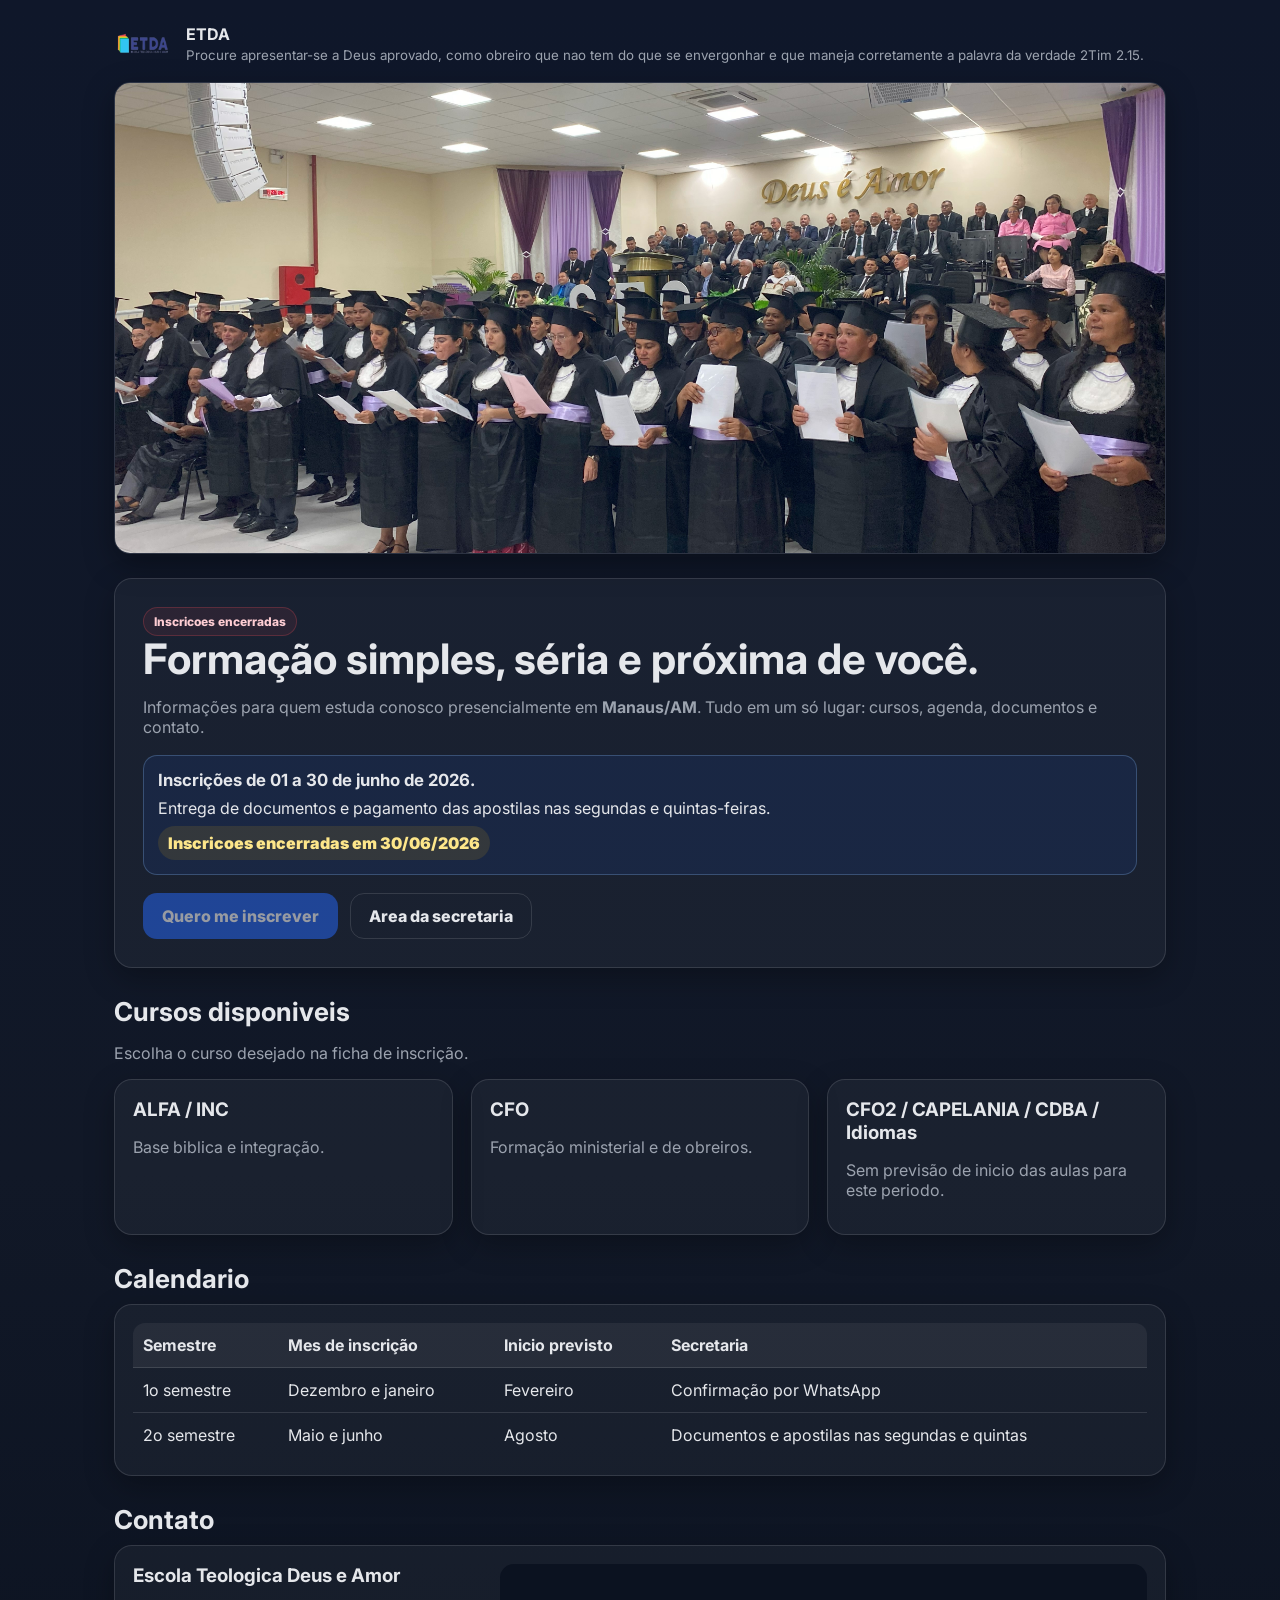
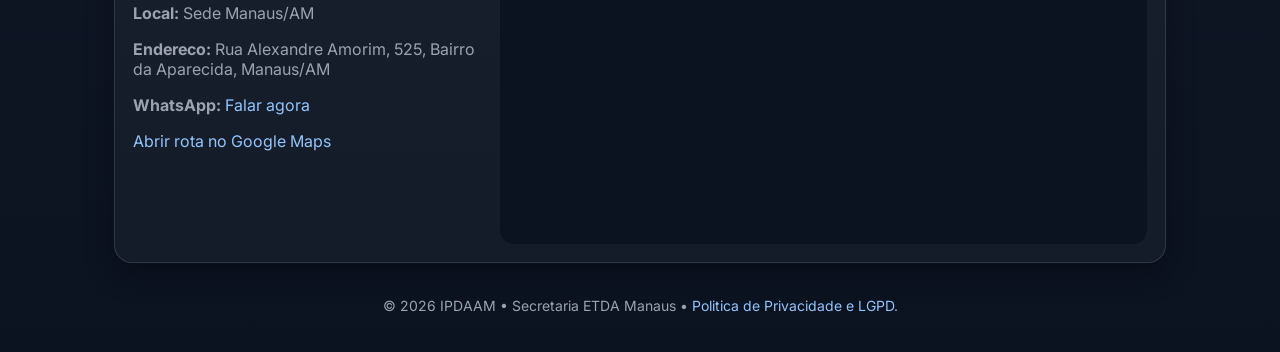
==== index.html @ e51b04b7 "update index" ====
<!doctype html>
<html lang="pt-BR">
<head>
  <meta charset="utf-8">
  <meta name="viewport" content="width=device-width, initial-scale=1">
  <title>IPDAAM</title>
  <meta name="description" content="Informacoes dos cursos ETDA Manaus: cursos, calendario, inscricoes e contato.">
  <meta name="theme-color" content="#0f172a">
  <link rel="preconnect" href="https://fonts.gstatic.com" crossorigin>
  <link href="https://fonts.googleapis.com/css2?family=Inter:wght@400;600;800&display=swap" rel="stylesheet">
  <style>
    :root{--bg:#0f172a;--card:#111827;--text:#e5e7eb;--muted:#9ca3af;--brand:#2563eb;--line:rgba(255,255,255,.12);--warn:#ca8a04;--ok:#16a34a;--radius:18px}*{box-sizing:border-box}body{margin:0;font-family:Inter,system-ui,-apple-system,Segoe UI,Arial,sans-serif;background:linear-gradient(180deg,var(--bg),#111827 60%,#0b1220);color:var(--text)}a{color:#93c5fd;text-decoration:none}a:hover{text-decoration:underline}.container{max-width:1100px;margin:auto;padding:24px}header{display:flex;gap:16px;align-items:center;justify-content:space-between}.brand{display:flex;gap:12px;align-items:center}.logo{width:60px;height:auto;object-fit:contain}nav a{margin-left:16px;font-weight:700}.carousel{max-width:1100px;margin:18px auto 24px;border-radius:16px;overflow:hidden;border:1px solid var(--line);box-shadow:0 10px 30px rgba(0,0,0,.35)}.carousel img{display:block;width:100%;max-height:470px;object-fit:cover}.hero{display:grid;grid-template-columns:1.2fr .8fr;gap:24px}.hero-single{grid-template-columns:1fr}.card{background:rgba(255,255,255,.04);border:1px solid var(--line);border-radius:var(--radius);box-shadow:0 10px 30px rgba(0,0,0,.28)}.left{padding:28px}.hero h1{margin:0 0 10px;font-size:42px;line-height:1.08}.hero p,.section p{color:var(--muted)}.registration-panel{display:grid;gap:8px;margin:18px 0;padding:14px;border:1px solid rgba(147,197,253,.26);border-radius:14px;background:rgba(37,99,235,.1)}.registration-panel strong{font-size:1.05rem}.countdown{display:inline-flex;width:max-content;max-width:100%;padding:7px 10px;border-radius:999px;background:rgba(234,179,8,.12);color:#fde68a;font-weight:900}.cta{display:flex;gap:12px;flex-wrap:wrap}.btn{display:inline-block;padding:12px 18px;border-radius:14px;font-weight:800;border:1px solid transparent}.btn.is-disabled{pointer-events:none;opacity:.55}.primary{background:var(--brand);color:white}.secondary{border-color:var(--line);color:var(--text)}.badge{display:inline-block;background:rgba(22,163,74,.12);color:#86efac;padding:6px 10px;border:1px solid rgba(22,163,74,.35);border-radius:999px;font-size:12px;font-weight:800}.badge.closed{background:rgba(180,63,76,.12);color:#fecdd3;border-color:rgba(180,63,76,.35)}.notice{padding:14px;border-left:4px solid var(--warn);background:rgba(234,179,8,.08);border-radius:10px}.section{margin:28px 0}.section h2{margin:0 0 10px;font-size:26px}.grid{display:grid;gap:18px}.cols-3{grid-template-columns:repeat(3,1fr)}.item{padding:18px}.item h3{margin:0 0 6px}table{width:100%;border-collapse:collapse;border-radius:12px;overflow:hidden}th,td{padding:12px 10px;text-align:left}thead{background:rgba(255,255,255,.06)}tbody tr{border-top:1px solid var(--line)}.map-card{display:grid;grid-template-columns:minmax(220px,.7fr) minmax(0,1.3fr);gap:18px;align-items:stretch}.map-card iframe{display:block;width:100%;min-height:280px;border:0;border-radius:14px;background:#0b1220}.footer{margin:34px 0 14px;color:var(--muted);text-align:center;font-size:14px}@media(max-width:900px){header,.hero{display:block}nav{margin-top:16px}.cols-3,.map-card{grid-template-columns:1fr}.hero h1{font-size:34px}}
  </style>
</head>
<body>
  <div class="container">
    <header>
      <div class="brand">
        <img src="assets/logo/etda.png" alt="Logo ETDA" class="logo">
        <div><strong>ETDA</strong><br><small style="color:var(--muted)">Procure apresentar-se a Deus aprovado, como obreiro que nao tem do que se envergonhar e que maneja corretamente a palavra da verdade 2Tim 2.15.</small></div>
      </div>
    </header>

    <section class="carousel" aria-label="Banner dos cursos">
      <img src="assets/banners/foto1.jpg" alt="Turma ETDA" loading="lazy">
    </section>

    <section class="hero hero-single">
      <div class="left card">
        <span id="registrationBadge" class="badge">Periodo de inscricoes</span>
        <h1>Formação simples, séria e próxima de você.</h1>
        <p>Informações para quem estuda conosco presencialmente em <strong>Manaus/AM</strong>. Tudo em um só lugar: cursos, agenda, documentos e contato.</p>
        <div class="registration-panel">
          <strong>Inscrições de 01 a 30 de junho de 2026.</strong>
          <span>Entrega de documentos e pagamento das apostilas nas segundas e quintas-feiras.</span>
          <span id="registrationCountdown" class="countdown"></span>
        </div>
        <div class="cta">
          <a id="registrationLink" class="btn primary" href="inscricao.html">Quero me inscrever</a>
          <a class="btn secondary" href="secretaria.html">Area da secretaria</a>
        </div>
      </div>
    </section>

    <section id="cursos" class="section">
      <h2>Cursos disponiveis</h2>
      <p>Escolha o curso desejado na ficha de inscrição.</p>
      <div class="grid cols-3">
        <div class="card item"><h3>ALFA / INC</h3><p>Base biblica e integração.</p></div>
        <div class="card item"><h3>CFO</h3><p>Formação ministerial e de obreiros.</p></div>
        <div class="card item"><h3>CFO2 / CAPELANIA / CDBA / Idiomas</h3><p>Sem previsão de inicio das aulas para este periodo.</p></div>
      </div>
    </section>

    <section id="calendario" class="section">
      <h2>Calendario</h2>
      <div class="card item">
        <table>
          <thead><tr><th>Semestre</th><th>Mes de inscrição</th><th>Inicio previsto</th><th>Secretaria</th></tr></thead>
          <tbody>
            <tr><td>1o semestre</td><td>Dezembro e janeiro</td><td>Fevereiro</td><td>Confirmação por WhatsApp</td></tr>
            <tr><td>2o semestre</td><td>Maio e junho</td><td>Agosto</td><td>Documentos e apostilas nas segundas e quintas</td></tr>
          </tbody>
        </table>
      </div>
    </section>

    <section id="contato" class="section">
      <h2>Contato</h2>
      <div class="card item map-card">
        <div>
          <h3>Escola Teologica Deus e Amor</h3>
          <p><strong>Local:</strong> Sede Manaus/AM</p>
          <p><strong>Endereco:</strong> Rua Alexandre Amorim, 525, Bairro da Aparecida, Manaus/AM</p>
          <p><strong>WhatsApp:</strong> <a href="https://wa.me/559294753703?text=Ola! Quero informacoes sobre os cursos.">Falar agora</a></p>
          <p><a href="https://www.google.com/maps/search/?api=1&query=Rua%20Alexandre%20Amorim%20525%20Aparecida%20Manaus%20AM" target="_blank" rel="noopener">Abrir rota no Google Maps</a></p>
        </div>
        <iframe title="Mapa da Escola Teologica Deus e Amor" loading="lazy" allowfullscreen referrerpolicy="no-referrer-when-downgrade" src="https://www.google.com/maps?q=Rua%20Alexandre%20Amorim%2C%20525%2C%20Aparecida%2C%20Manaus%2C%20AM&output=embed"></iframe>
      </div>
    </section>

    <p class="footer">&copy; <span id="year"></span> IPDAAM &bull; Secretaria ETDA Manaus &bull; <a href="privacidade.html">Politica de Privacidade e LGPD</a>.</p>
  </div>
  <script>
const registrationStart = new Date("2026-06-01T00:00:00-04:00");
const registrationEnd = new Date("2026-06-30T23:59:59-04:00");
const badge = document.querySelector("#registrationBadge");
const countdown = document.querySelector("#registrationCountdown");
const registrationLink = document.querySelector("#registrationLink");

function fullDaysUntil(target, now = new Date()) {
  return Math.max(0, Math.ceil((target.getTime() - now.getTime()) / 86400000));
}

function updateRegistrationStatus() {
  const now = new Date();
  if (now < registrationStart) {
    const days = fullDaysUntil(registrationStart, now);
    badge.textContent = "Inscricoes em breve";
    countdown.textContent = `Faltam ${days} dia${days === 1 ? "" : "s"} para abrir`;
    registrationLink.classList.add("is-disabled");
    registrationLink.setAttribute("aria-disabled", "true");
    return;
  }
  if (now > registrationEnd) {
    badge.textContent = "Inscricoes encerradas";
    badge.classList.add("closed");
    countdown.textContent = "Inscricoes encerradas em 30/06/2026";
    registrationLink.classList.add("is-disabled");
    registrationLink.setAttribute("aria-disabled", "true");
    return;
  }
  const days = fullDaysUntil(registrationEnd, now);
  badge.textContent = "Inscricoes abertas";
  countdown.textContent = `Faltam ${days} dia${days === 1 ? "" : "s"} para o encerramento`;
}

document.getElementById("year").textContent = new Date().getFullYear();
updateRegistrationStatus();
  </script>
</body>
</html>
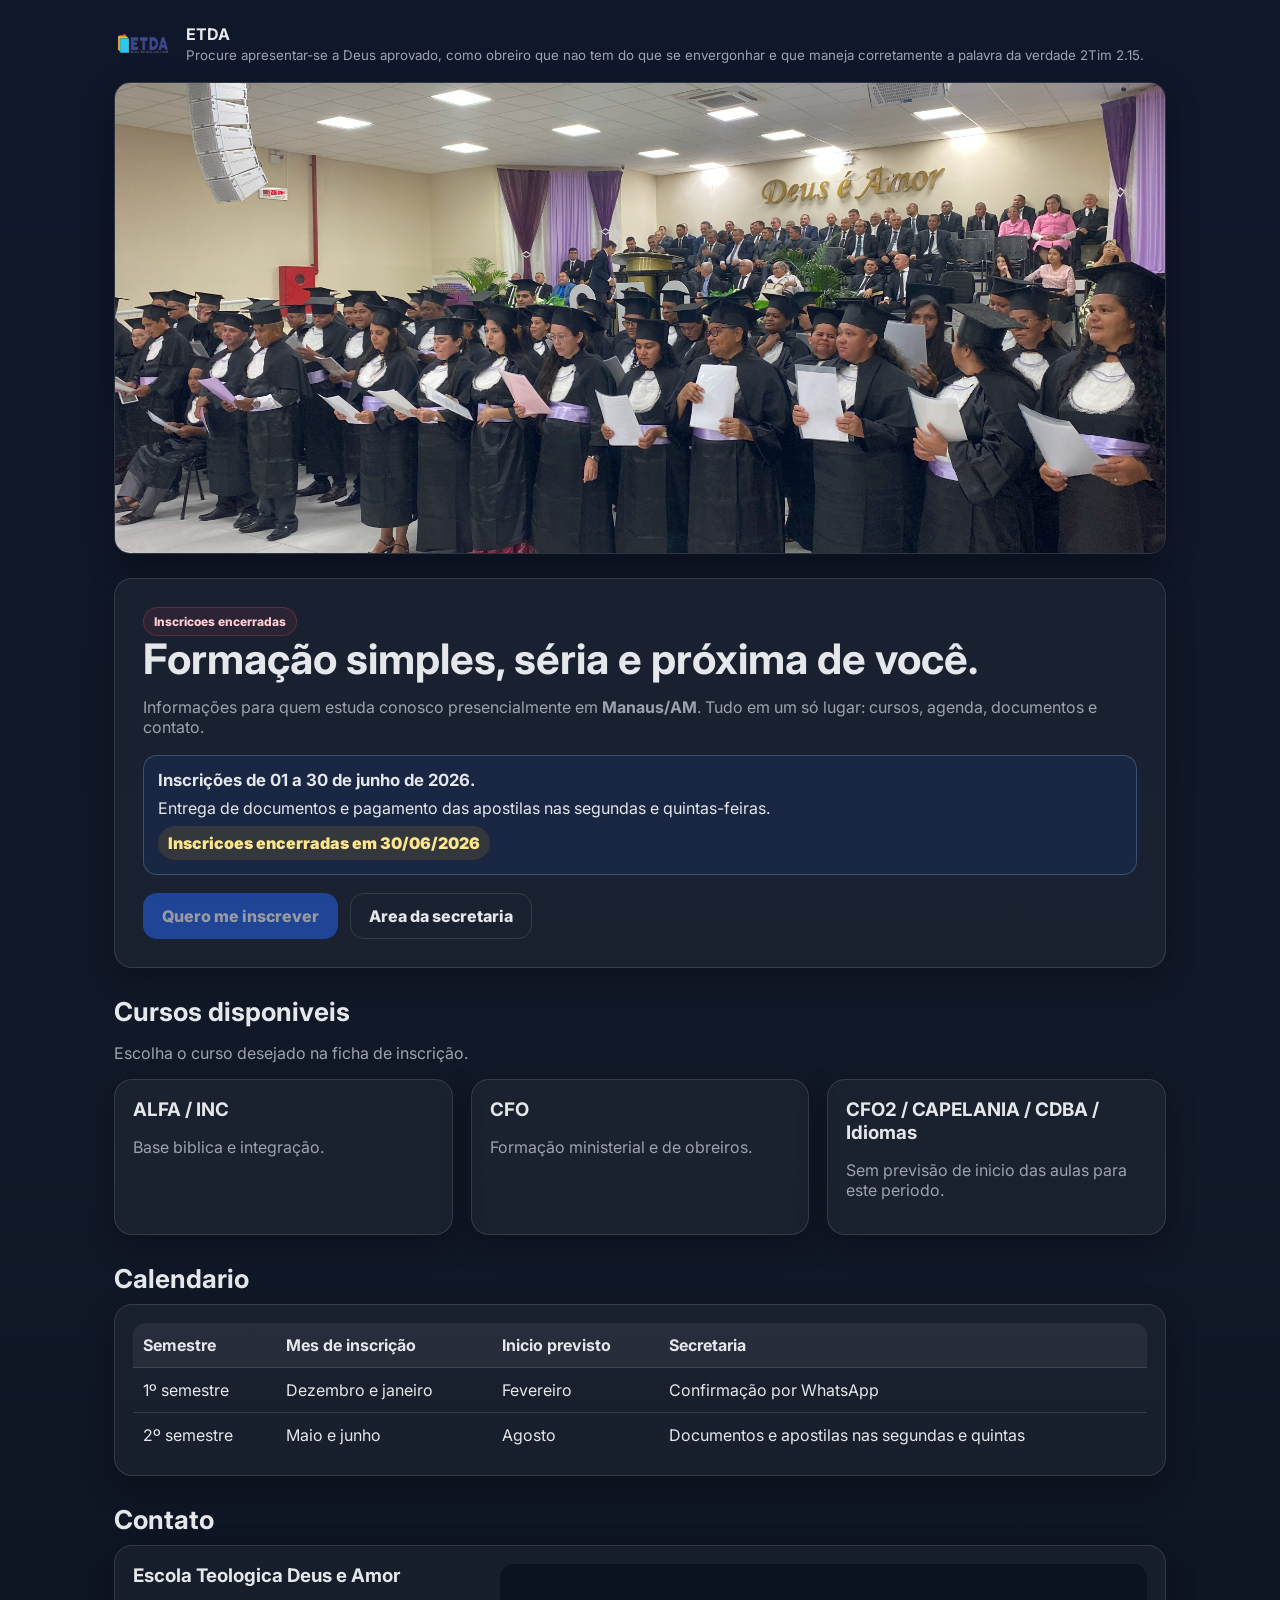
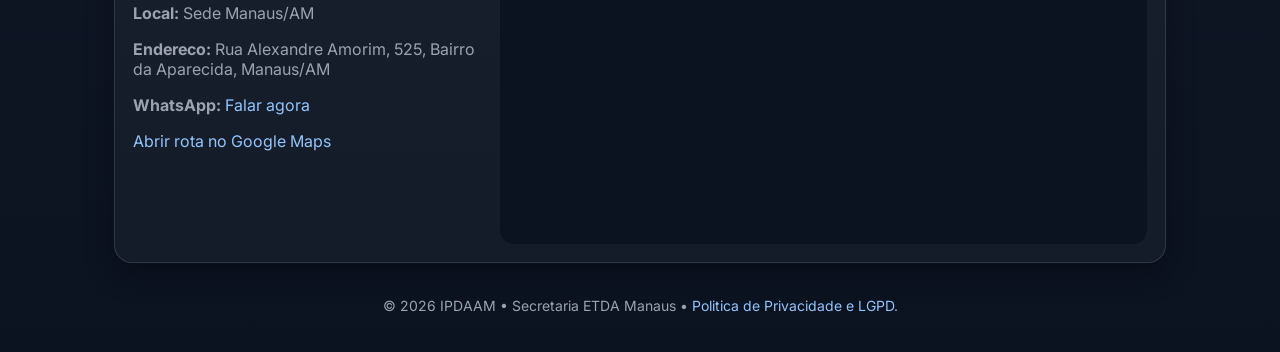
==== commit 1e26ec0a: "ajuste no index" ====
--- a/index.html
+++ b/index.html
@@ -58,8 +58,8 @@
         <table>
           <thead><tr><th>Semestre</th><th>Mes de inscrição</th><th>Inicio previsto</th><th>Secretaria</th></tr></thead>
           <tbody>
-            <tr><td>1o semestre</td><td>Dezembro e janeiro</td><td>Fevereiro</td><td>Confirmação por WhatsApp</td></tr>
-            <tr><td>2o semestre</td><td>Maio e junho</td><td>Agosto</td><td>Documentos e apostilas nas segundas e quintas</td></tr>
+            <tr><td>1º semestre</td><td>Dezembro e janeiro</td><td>Fevereiro</td><td>Confirmação por WhatsApp</td></tr>
+            <tr><td>2º semestre</td><td>Maio e junho</td><td>Agosto</td><td>Documentos e apostilas nas segundas e quintas</td></tr>
           </tbody>
         </table>
       </div>
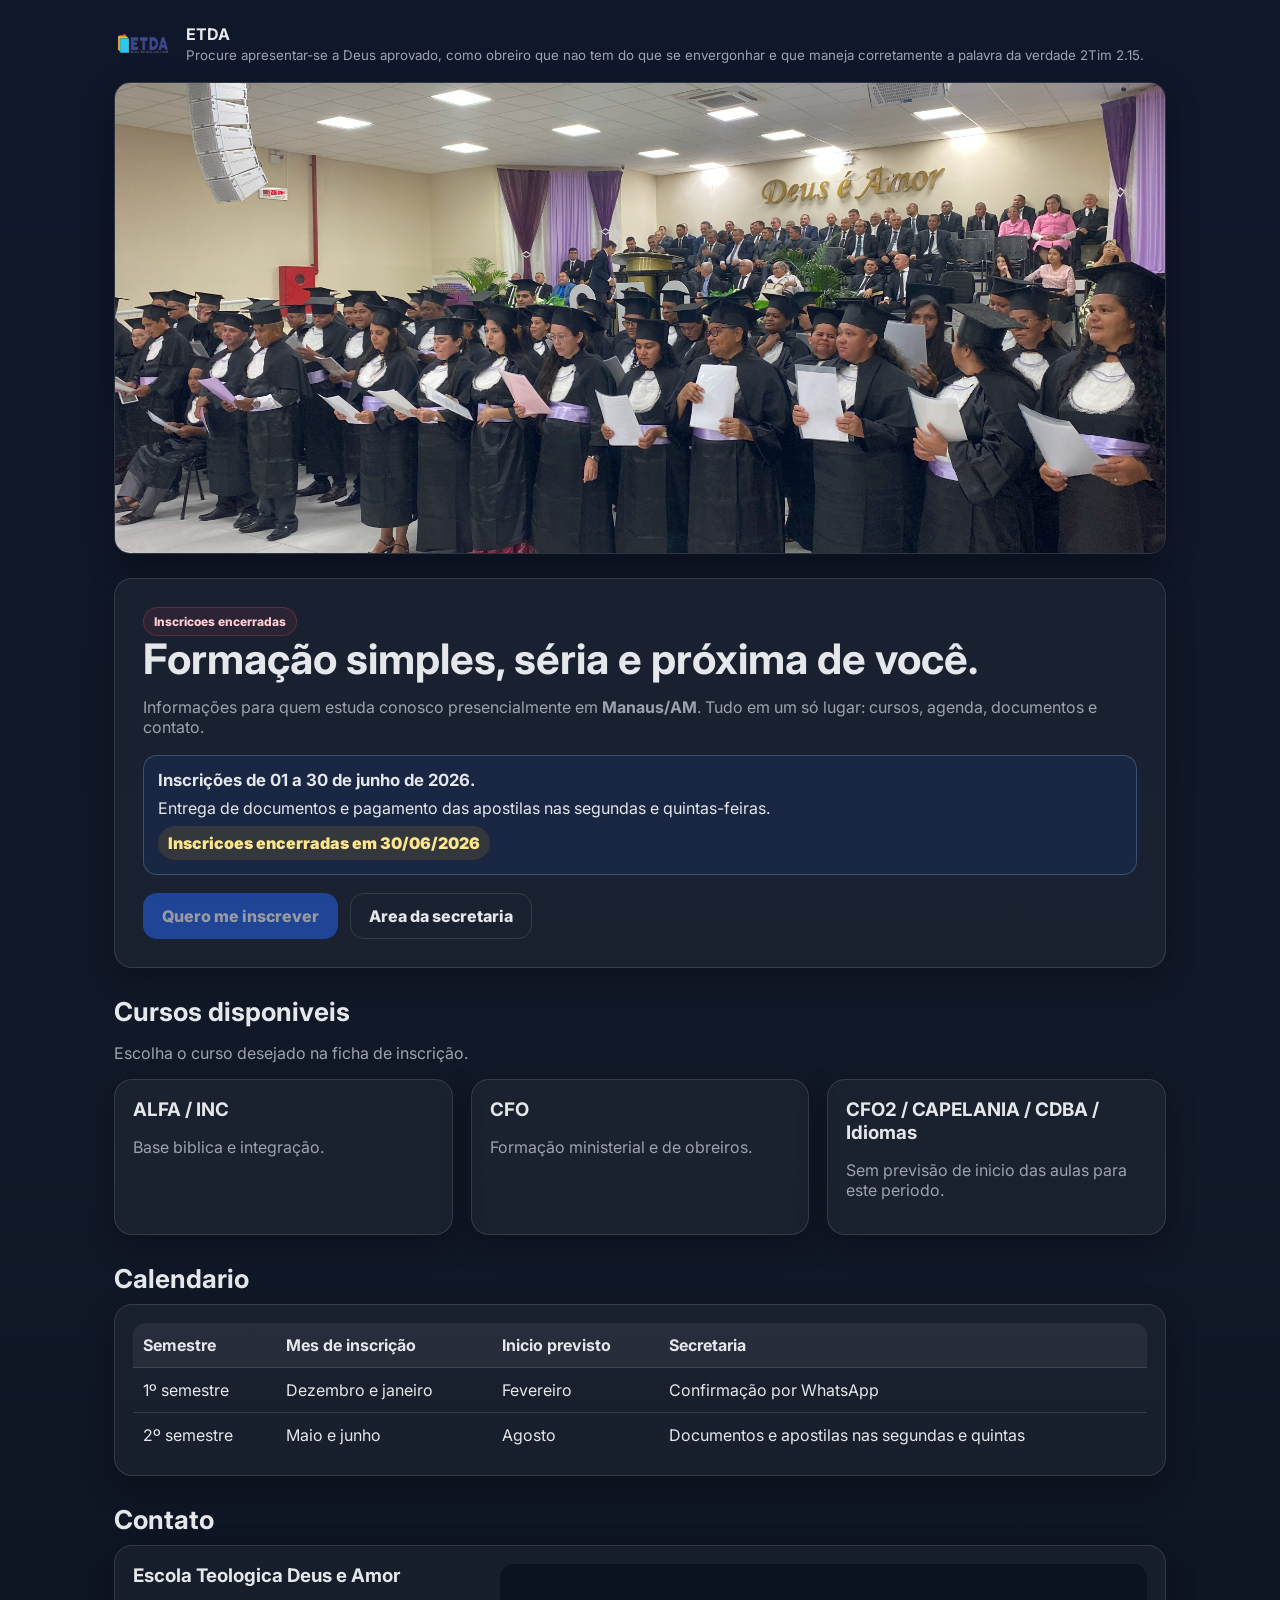
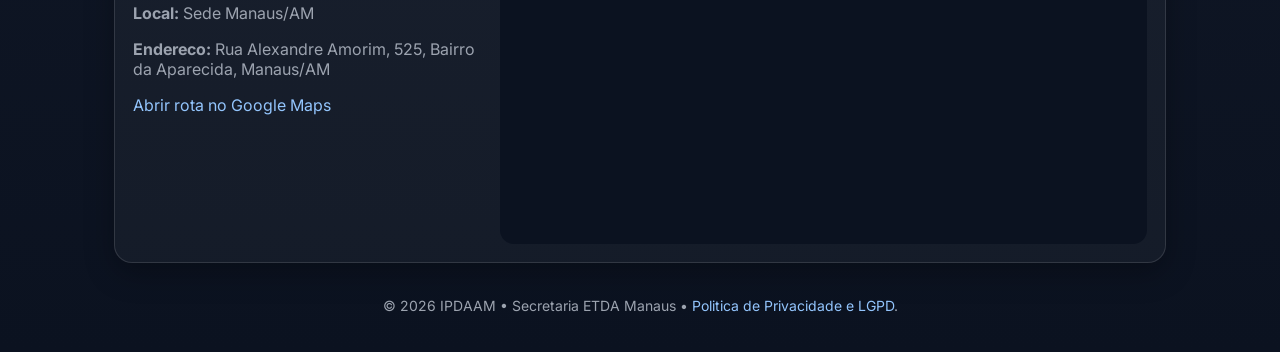
==== commit 9a629a5b: "Remove WhatsApp do contato publico" ====
--- a/index.html
+++ b/index.html
@@ -72,7 +72,6 @@
           <h3>Escola Teologica Deus e Amor</h3>
           <p><strong>Local:</strong> Sede Manaus/AM</p>
           <p><strong>Endereco:</strong> Rua Alexandre Amorim, 525, Bairro da Aparecida, Manaus/AM</p>
-          <p><strong>WhatsApp:</strong> <a href="https://wa.me/559294753703?text=Ola! Quero informacoes sobre os cursos.">Falar agora</a></p>
           <p><a href="https://www.google.com/maps/search/?api=1&query=Rua%20Alexandre%20Amorim%20525%20Aparecida%20Manaus%20AM" target="_blank" rel="noopener">Abrir rota no Google Maps</a></p>
         </div>
         <iframe title="Mapa da Escola Teologica Deus e Amor" loading="lazy" allowfullscreen referrerpolicy="no-referrer-when-downgrade" src="https://www.google.com/maps?q=Rua%20Alexandre%20Amorim%2C%20525%2C%20Aparecida%2C%20Manaus%2C%20AM&output=embed"></iframe>
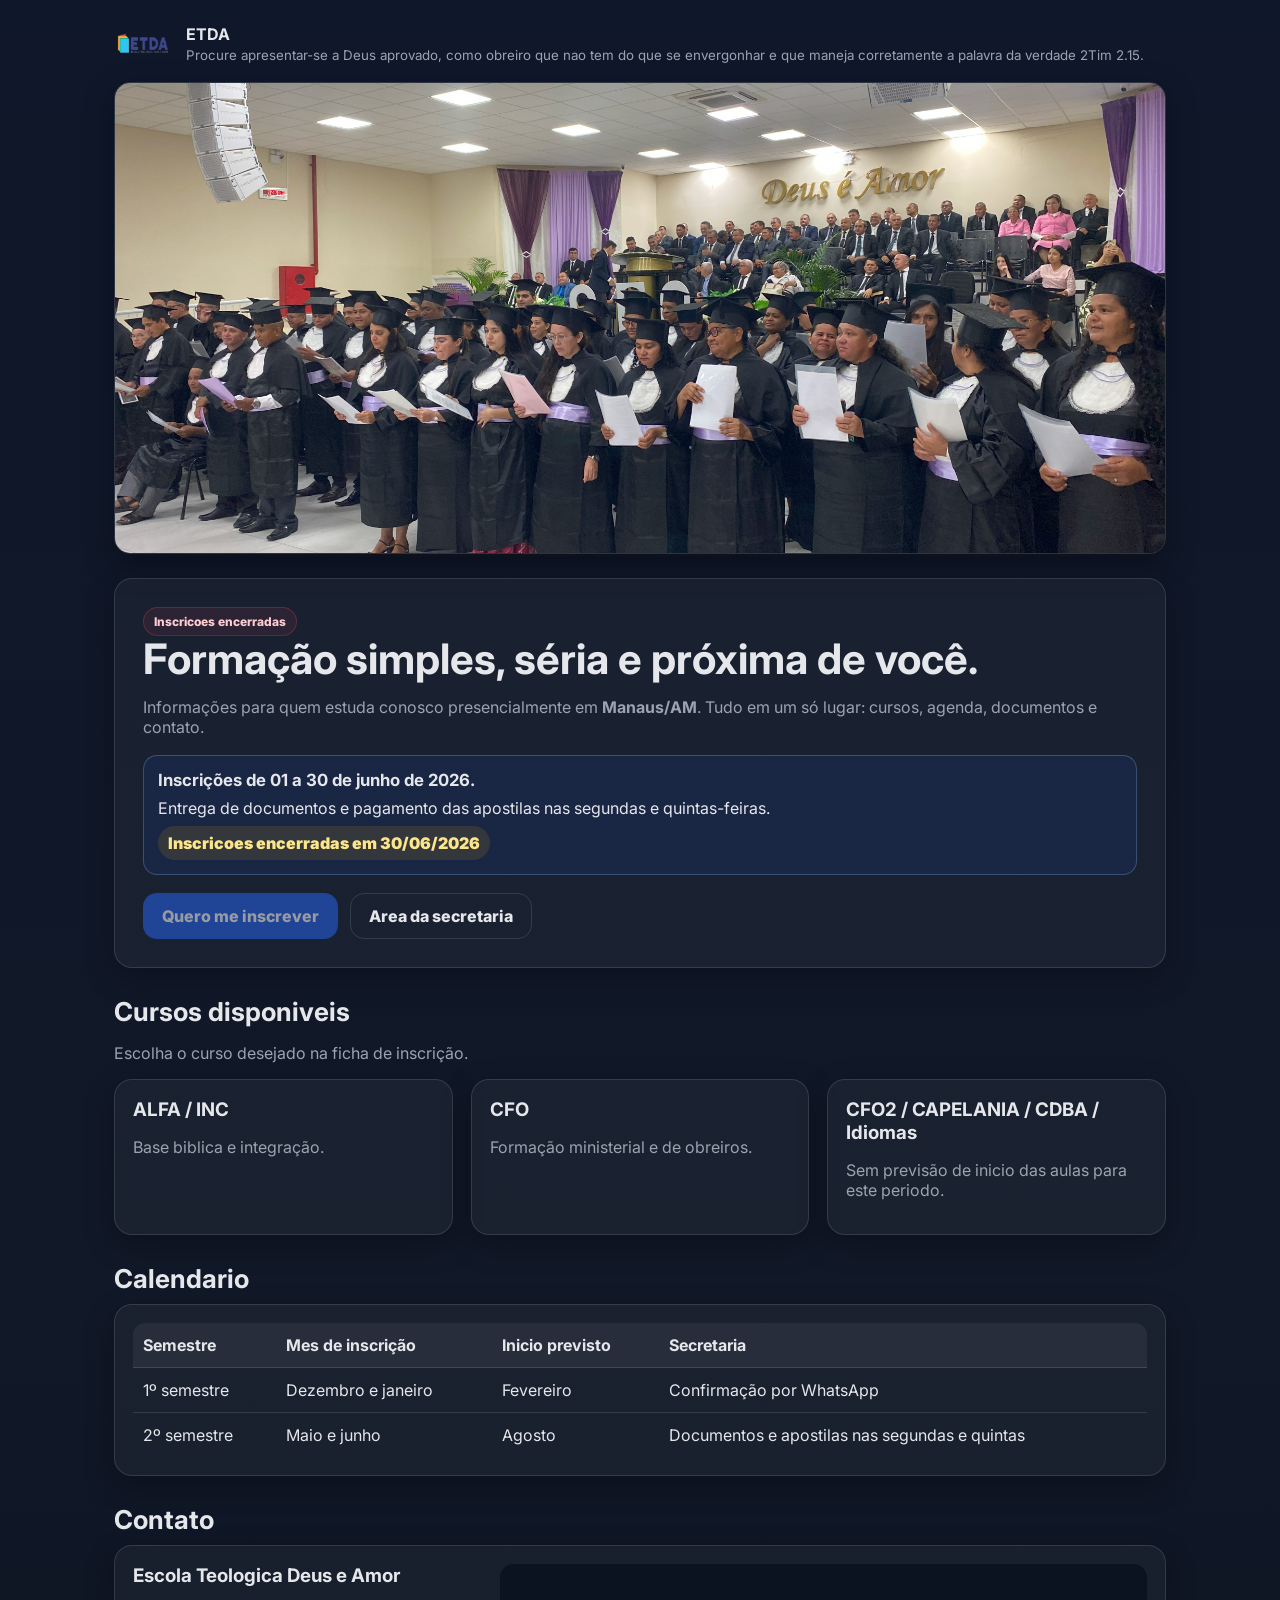
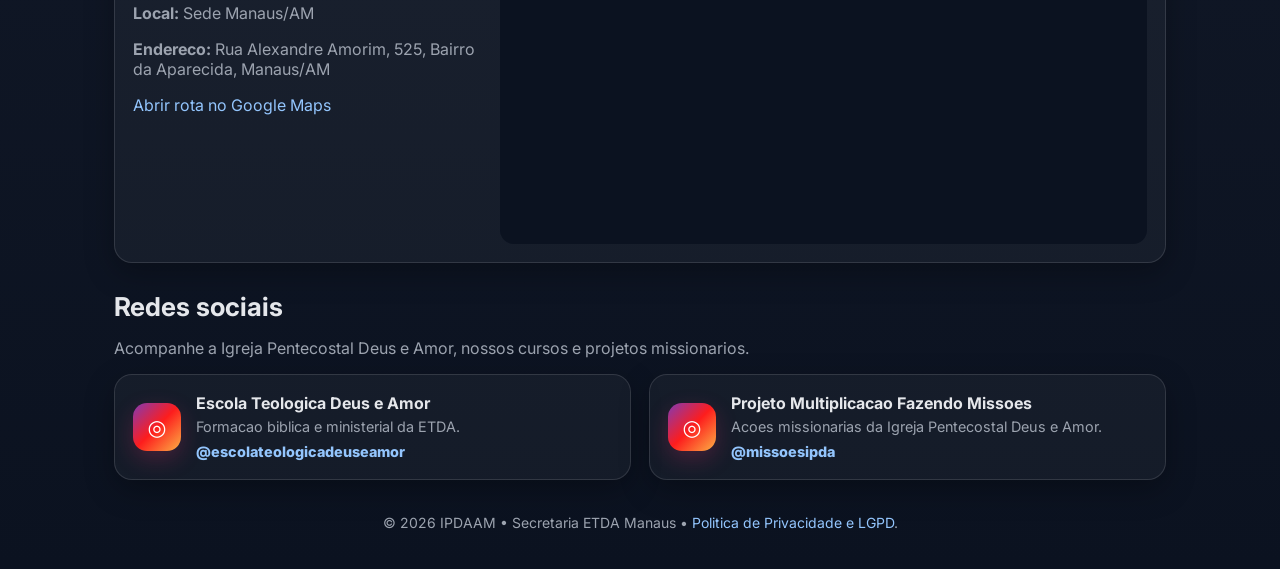
==== commit 51406df2: "Adiciona redes sociais da igreja" ====
--- a/index.html
+++ b/index.html
@@ -10,6 +10,14 @@
   <link href="https://fonts.googleapis.com/css2?family=Inter:wght@400;600;800&display=swap" rel="stylesheet">
   <style>
     :root{--bg:#0f172a;--card:#111827;--text:#e5e7eb;--muted:#9ca3af;--brand:#2563eb;--line:rgba(255,255,255,.12);--warn:#ca8a04;--ok:#16a34a;--radius:18px}*{box-sizing:border-box}body{margin:0;font-family:Inter,system-ui,-apple-system,Segoe UI,Arial,sans-serif;background:linear-gradient(180deg,var(--bg),#111827 60%,#0b1220);color:var(--text)}a{color:#93c5fd;text-decoration:none}a:hover{text-decoration:underline}.container{max-width:1100px;margin:auto;padding:24px}header{display:flex;gap:16px;align-items:center;justify-content:space-between}.brand{display:flex;gap:12px;align-items:center}.logo{width:60px;height:auto;object-fit:contain}nav a{margin-left:16px;font-weight:700}.carousel{max-width:1100px;margin:18px auto 24px;border-radius:16px;overflow:hidden;border:1px solid var(--line);box-shadow:0 10px 30px rgba(0,0,0,.35)}.carousel img{display:block;width:100%;max-height:470px;object-fit:cover}.hero{display:grid;grid-template-columns:1.2fr .8fr;gap:24px}.hero-single{grid-template-columns:1fr}.card{background:rgba(255,255,255,.04);border:1px solid var(--line);border-radius:var(--radius);box-shadow:0 10px 30px rgba(0,0,0,.28)}.left{padding:28px}.hero h1{margin:0 0 10px;font-size:42px;line-height:1.08}.hero p,.section p{color:var(--muted)}.registration-panel{display:grid;gap:8px;margin:18px 0;padding:14px;border:1px solid rgba(147,197,253,.26);border-radius:14px;background:rgba(37,99,235,.1)}.registration-panel strong{font-size:1.05rem}.countdown{display:inline-flex;width:max-content;max-width:100%;padding:7px 10px;border-radius:999px;background:rgba(234,179,8,.12);color:#fde68a;font-weight:900}.cta{display:flex;gap:12px;flex-wrap:wrap}.btn{display:inline-block;padding:12px 18px;border-radius:14px;font-weight:800;border:1px solid transparent}.btn.is-disabled{pointer-events:none;opacity:.55}.primary{background:var(--brand);color:white}.secondary{border-color:var(--line);color:var(--text)}.badge{display:inline-block;background:rgba(22,163,74,.12);color:#86efac;padding:6px 10px;border:1px solid rgba(22,163,74,.35);border-radius:999px;font-size:12px;font-weight:800}.badge.closed{background:rgba(180,63,76,.12);color:#fecdd3;border-color:rgba(180,63,76,.35)}.notice{padding:14px;border-left:4px solid var(--warn);background:rgba(234,179,8,.08);border-radius:10px}.section{margin:28px 0}.section h2{margin:0 0 10px;font-size:26px}.grid{display:grid;gap:18px}.cols-3{grid-template-columns:repeat(3,1fr)}.item{padding:18px}.item h3{margin:0 0 6px}table{width:100%;border-collapse:collapse;border-radius:12px;overflow:hidden}th,td{padding:12px 10px;text-align:left}thead{background:rgba(255,255,255,.06)}tbody tr{border-top:1px solid var(--line)}.map-card{display:grid;grid-template-columns:minmax(220px,.7fr) minmax(0,1.3fr);gap:18px;align-items:stretch}.map-card iframe{display:block;width:100%;min-height:280px;border:0;border-radius:14px;background:#0b1220}.footer{margin:34px 0 14px;color:var(--muted);text-align:center;font-size:14px}@media(max-width:900px){header,.hero{display:block}nav{margin-top:16px}.cols-3,.map-card{grid-template-columns:1fr}.hero h1{font-size:34px}}
+  </style>
+  <style>
+    .social-grid{display:grid;grid-template-columns:repeat(2,minmax(0,1fr));gap:18px}
+    .social-card{display:flex;align-items:center;gap:15px;padding:18px;color:var(--text);transition:transform .2s ease,border-color .2s ease,background .2s ease}
+    .social-card:hover{transform:translateY(-2px);border-color:rgba(147,197,253,.45);background:rgba(255,255,255,.07);text-decoration:none}
+    .instagram-icon{display:grid;flex:0 0 48px;place-items:center;width:48px;height:48px;border-radius:14px;background:linear-gradient(135deg,#833ab4,#fd1d1d,#fcb045);color:#fff;font-size:1.35rem;font-weight:800;box-shadow:0 8px 22px rgba(225,48,108,.24)}
+    .social-copy{min-width:0}.social-copy strong{display:block;margin-bottom:4px;font-size:1rem}.social-copy span{display:block;color:var(--muted);font-size:.9rem;line-height:1.35}.social-handle{margin-top:5px;color:#93c5fd!important;font-weight:800}
+    @media(max-width:700px){.container{padding:16px}.social-grid{grid-template-columns:1fr}.social-card{padding:15px}.instagram-icon{width:44px;height:44px;flex-basis:44px}.section{margin:22px 0}}
   </style>
 </head>
 <body>
@@ -78,6 +86,21 @@
       </div>
     </section>
 
+    <section id="redes-sociais" class="section">
+      <h2>Redes sociais</h2>
+      <p>Acompanhe a Igreja Pentecostal Deus e Amor, nossos cursos e projetos missionarios.</p>
+      <div class="social-grid">
+        <a class="card social-card" href="https://www.instagram.com/escolateologicadeuseamor/" target="_blank" rel="noopener noreferrer" aria-label="Instagram da Escola Teologica Deus e Amor">
+          <span class="instagram-icon" aria-hidden="true">◎</span>
+          <span class="social-copy"><strong>Escola Teologica Deus e Amor</strong><span>Formacao biblica e ministerial da ETDA.</span><span class="social-handle">@escolateologicadeuseamor</span></span>
+        </a>
+        <a class="card social-card" href="https://www.instagram.com/missoesipda/" target="_blank" rel="noopener noreferrer" aria-label="Instagram do Projeto Multiplicacao Fazendo Missoes">
+          <span class="instagram-icon" aria-hidden="true">◎</span>
+          <span class="social-copy"><strong>Projeto Multiplicacao Fazendo Missoes</strong><span>Acoes missionarias da Igreja Pentecostal Deus e Amor.</span><span class="social-handle">@missoesipda</span></span>
+        </a>
+      </div>
+    </section>
+
     <p class="footer">&copy; <span id="year"></span> IPDAAM &bull; Secretaria ETDA Manaus &bull; <a href="privacidade.html">Politica de Privacidade e LGPD</a>.</p>
   </div>
   <script>
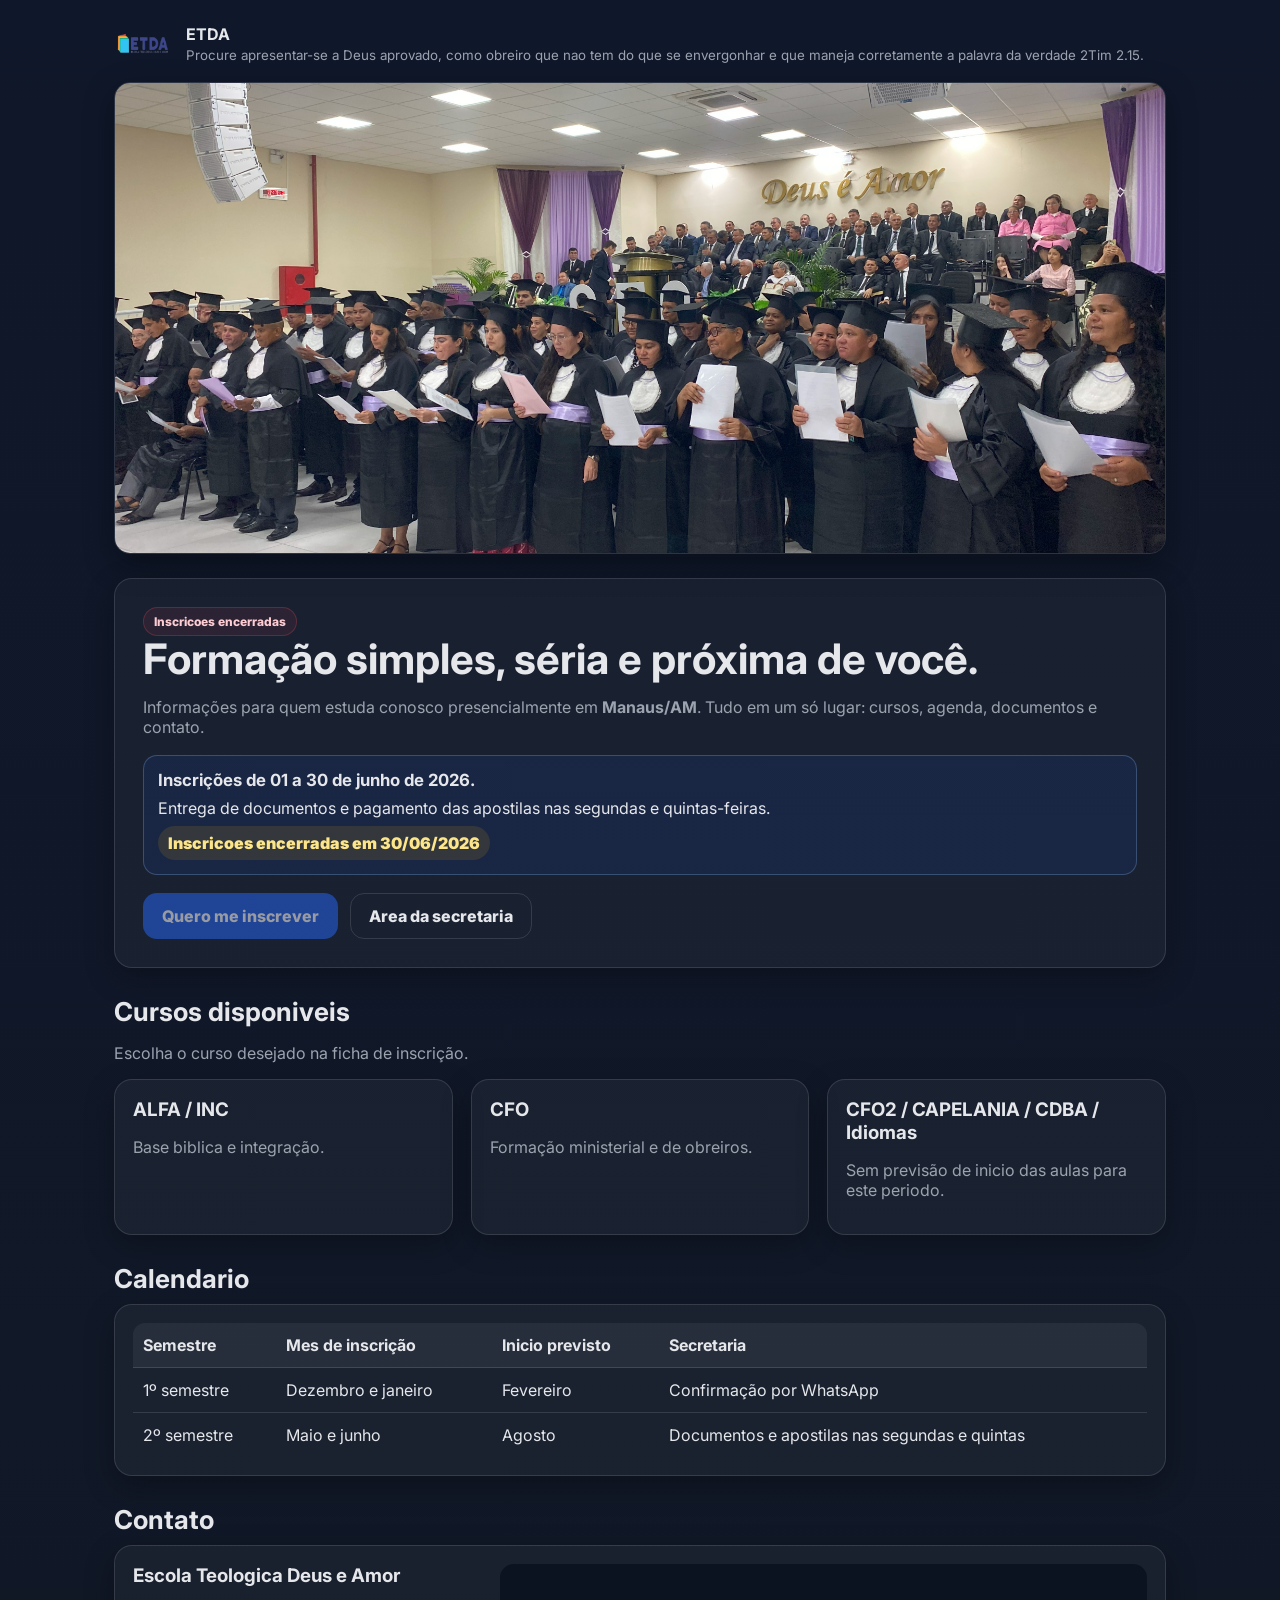
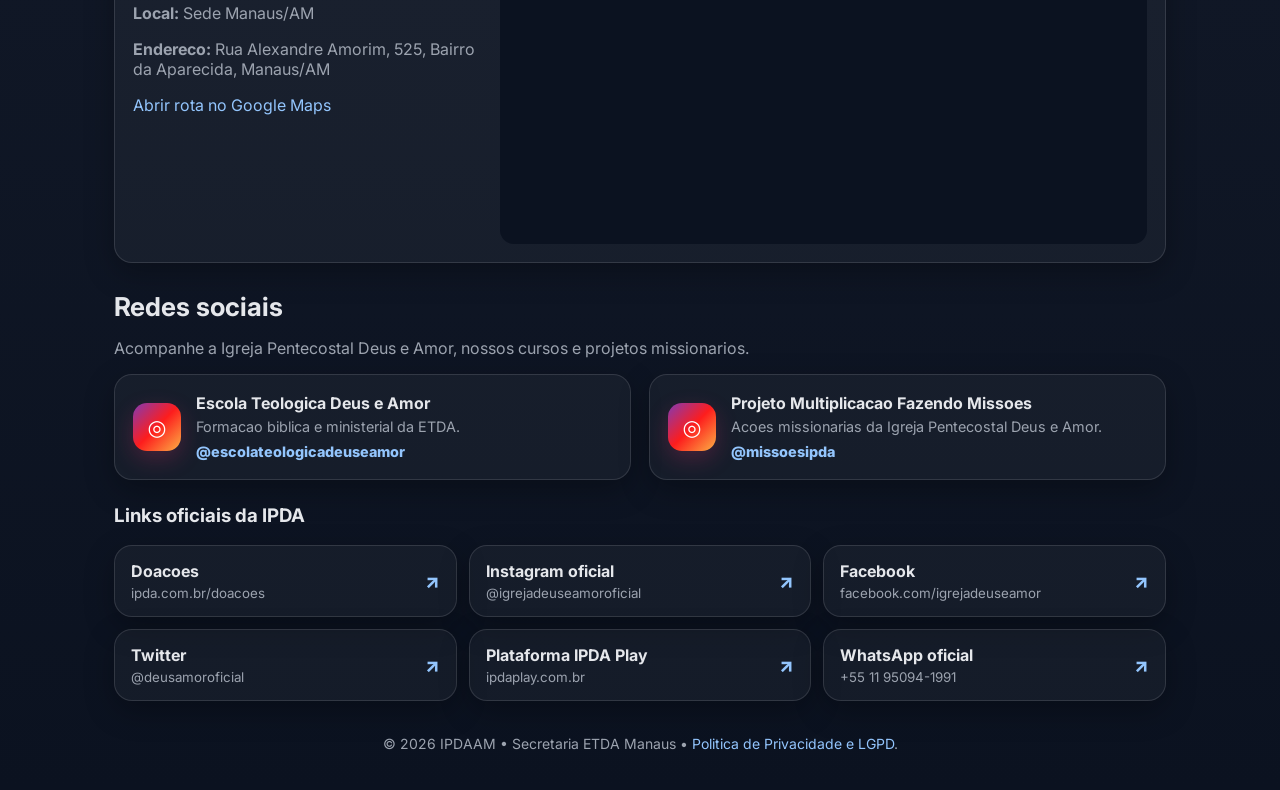
==== commit 4acf7a5e: "Adiciona links oficiais da IPDA" ====
--- a/index.html
+++ b/index.html
@@ -17,7 +17,8 @@
     .social-card:hover{transform:translateY(-2px);border-color:rgba(147,197,253,.45);background:rgba(255,255,255,.07);text-decoration:none}
     .instagram-icon{display:grid;flex:0 0 48px;place-items:center;width:48px;height:48px;border-radius:14px;background:linear-gradient(135deg,#833ab4,#fd1d1d,#fcb045);color:#fff;font-size:1.35rem;font-weight:800;box-shadow:0 8px 22px rgba(225,48,108,.24)}
     .social-copy{min-width:0}.social-copy strong{display:block;margin-bottom:4px;font-size:1rem}.social-copy span{display:block;color:var(--muted);font-size:.9rem;line-height:1.35}.social-handle{margin-top:5px;color:#93c5fd!important;font-weight:800}
-    @media(max-width:700px){.container{padding:16px}.social-grid{grid-template-columns:1fr}.social-card{padding:15px}.instagram-icon{width:44px;height:44px;flex-basis:44px}.section{margin:22px 0}}
+    .official-links{display:grid;grid-template-columns:repeat(3,minmax(0,1fr));gap:12px;margin-top:18px}.official-link{display:flex;align-items:center;justify-content:space-between;gap:12px;min-height:72px;padding:14px 16px;color:var(--text)}.official-link:hover{border-color:rgba(147,197,253,.45);background:rgba(255,255,255,.07);text-decoration:none}.official-link strong{display:block}.official-link small{display:block;margin-top:4px;color:var(--muted);overflow-wrap:anywhere}.official-arrow{color:#93c5fd;font-size:1.2rem;font-weight:800}
+    @media(max-width:900px){.official-links{grid-template-columns:repeat(2,minmax(0,1fr))}}@media(max-width:700px){.container{padding:16px}.social-grid,.official-links{grid-template-columns:1fr}.social-card{padding:15px}.instagram-icon{width:44px;height:44px;flex-basis:44px}.section{margin:22px 0}.official-link{min-height:66px}}
   </style>
 </head>
 <body>
@@ -99,6 +100,15 @@
           <span class="social-copy"><strong>Projeto Multiplicacao Fazendo Missoes</strong><span>Acoes missionarias da Igreja Pentecostal Deus e Amor.</span><span class="social-handle">@missoesipda</span></span>
         </a>
       </div>
+      <h3 style="margin:24px 0 8px">Links oficiais da IPDA</h3>
+      <div class="official-links">
+        <a class="card official-link" href="https://ipda.com.br/doacoes" target="_blank" rel="noopener noreferrer"><span><strong>Doacoes</strong><small>ipda.com.br/doacoes</small></span><span class="official-arrow" aria-hidden="true">↗</span></a>
+        <a class="card official-link" href="https://www.instagram.com/igrejadeuseamoroficial/" target="_blank" rel="noopener noreferrer"><span><strong>Instagram oficial</strong><small>@igrejadeuseamoroficial</small></span><span class="official-arrow" aria-hidden="true">↗</span></a>
+        <a class="card official-link" href="https://www.facebook.com/igrejadeuseamor/" target="_blank" rel="noopener noreferrer"><span><strong>Facebook</strong><small>facebook.com/igrejadeuseamor</small></span><span class="official-arrow" aria-hidden="true">↗</span></a>
+        <a class="card official-link" href="https://twitter.com/deusamoroficial" target="_blank" rel="noopener noreferrer"><span><strong>Twitter</strong><small>@deusamoroficial</small></span><span class="official-arrow" aria-hidden="true">↗</span></a>
+        <a class="card official-link" href="https://www.ipdaplay.com.br" target="_blank" rel="noopener noreferrer"><span><strong>Plataforma IPDA Play</strong><small>ipdaplay.com.br</small></span><span class="official-arrow" aria-hidden="true">↗</span></a>
+        <a class="card official-link" href="https://api.whatsapp.com/send?phone=5511950941991" target="_blank" rel="noopener noreferrer"><span><strong>WhatsApp oficial</strong><small>+55 11 95094-1991</small></span><span class="official-arrow" aria-hidden="true">↗</span></a>
+      </div>
     </section>
 
     <p class="footer">&copy; <span id="year"></span> IPDAAM &bull; Secretaria ETDA Manaus &bull; <a href="privacidade.html">Politica de Privacidade e LGPD</a>.</p>
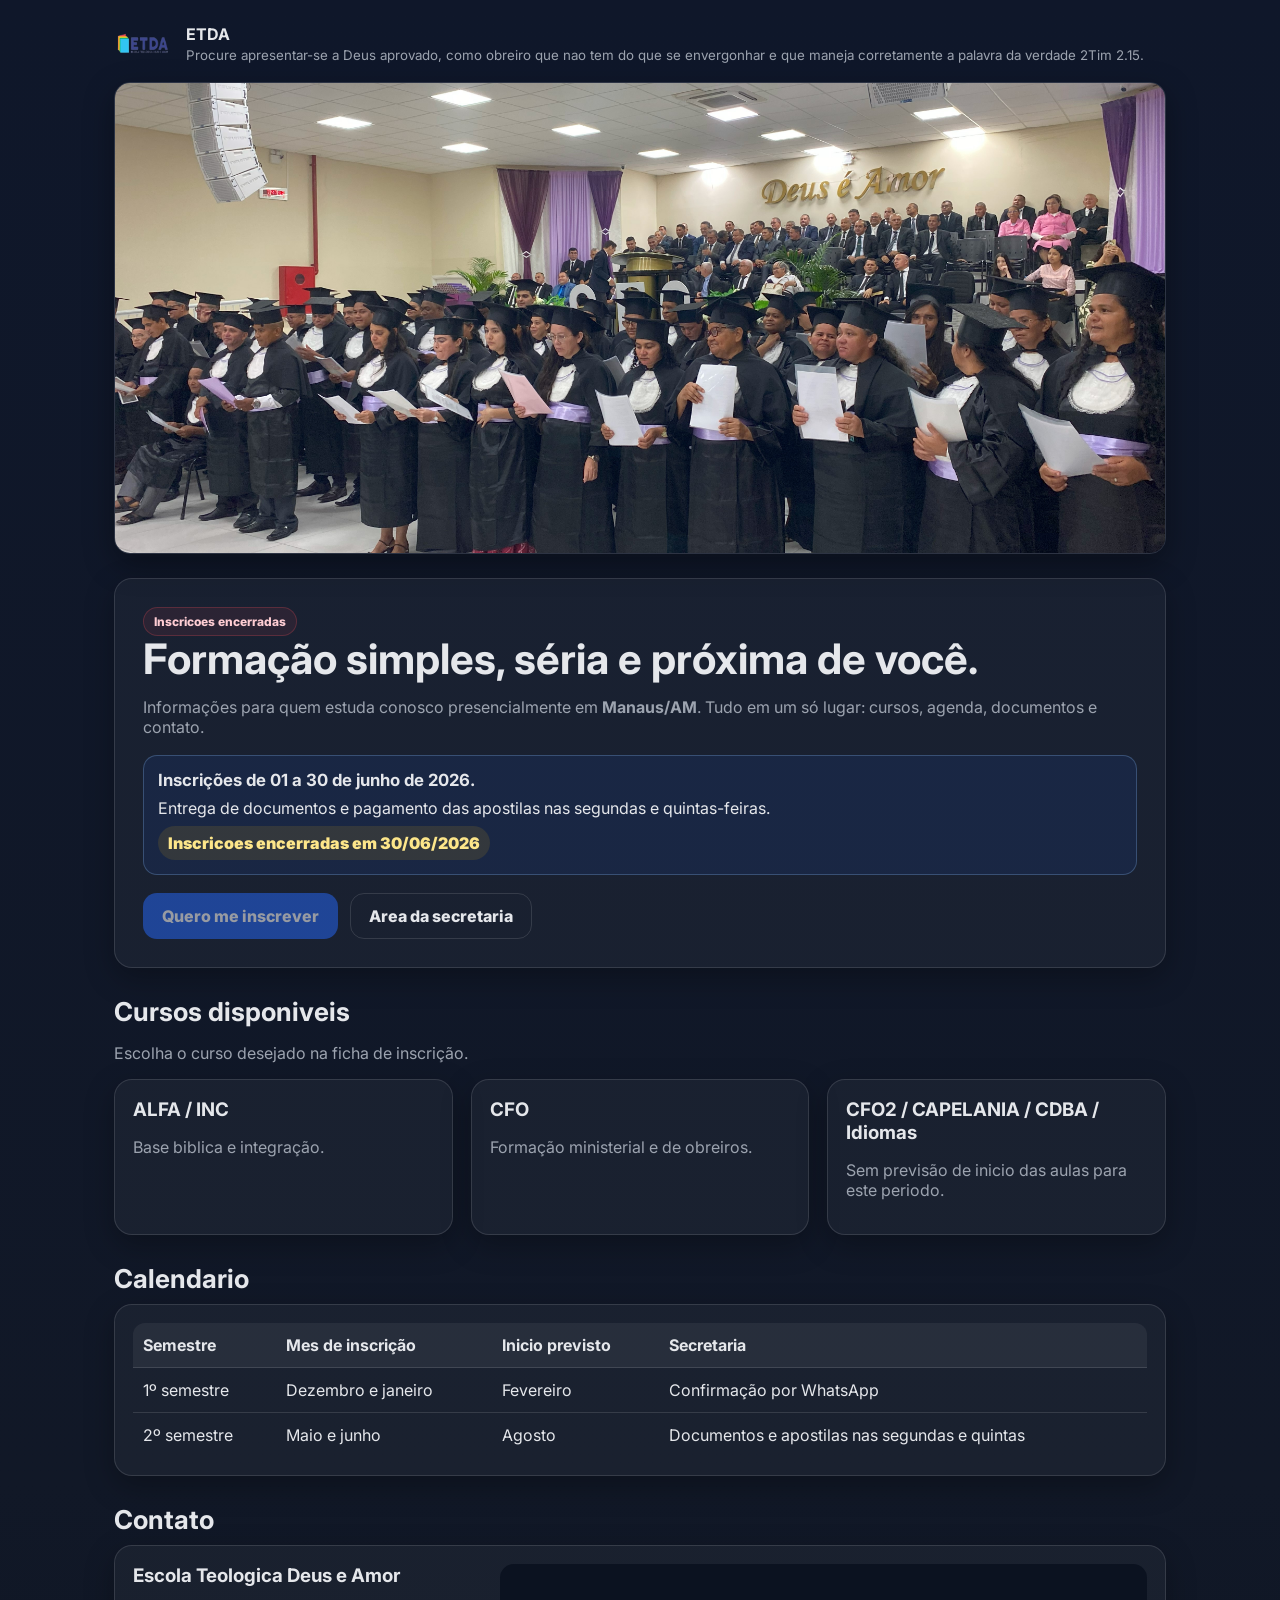
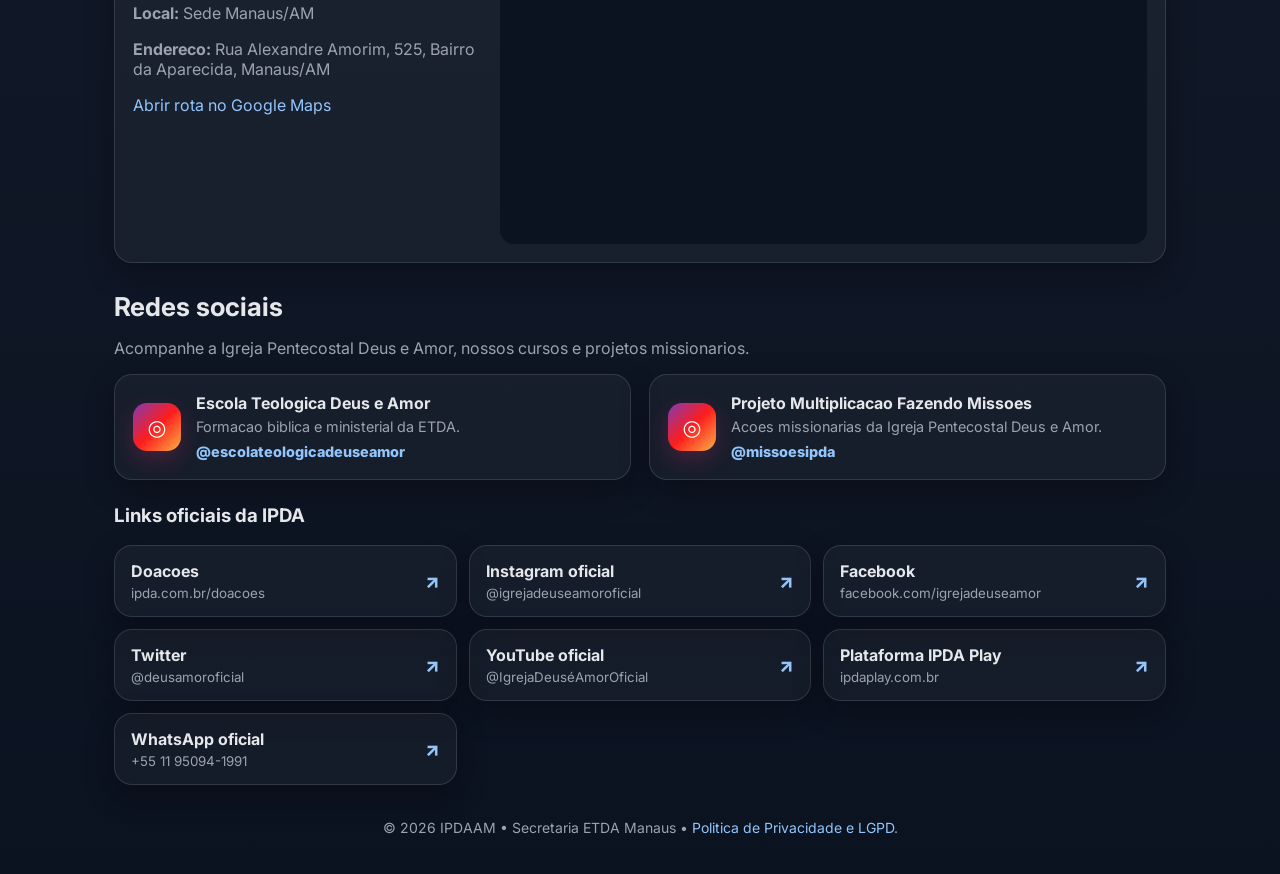
==== commit 6f89c069: "Adiciona canal oficial do YouTube" ====
--- a/index.html
+++ b/index.html
@@ -106,6 +106,7 @@
         <a class="card official-link" href="https://www.instagram.com/igrejadeuseamoroficial/" target="_blank" rel="noopener noreferrer"><span><strong>Instagram oficial</strong><small>@igrejadeuseamoroficial</small></span><span class="official-arrow" aria-hidden="true">↗</span></a>
         <a class="card official-link" href="https://www.facebook.com/igrejadeuseamor/" target="_blank" rel="noopener noreferrer"><span><strong>Facebook</strong><small>facebook.com/igrejadeuseamor</small></span><span class="official-arrow" aria-hidden="true">↗</span></a>
         <a class="card official-link" href="https://twitter.com/deusamoroficial" target="_blank" rel="noopener noreferrer"><span><strong>Twitter</strong><small>@deusamoroficial</small></span><span class="official-arrow" aria-hidden="true">↗</span></a>
+        <a class="card official-link" href="https://www.youtube.com/@IgrejaDeus%C3%A9AmorOficial" target="_blank" rel="noopener noreferrer"><span><strong>YouTube oficial</strong><small>@IgrejaDeuséAmorOficial</small></span><span class="official-arrow" aria-hidden="true">↗</span></a>
         <a class="card official-link" href="https://www.ipdaplay.com.br" target="_blank" rel="noopener noreferrer"><span><strong>Plataforma IPDA Play</strong><small>ipdaplay.com.br</small></span><span class="official-arrow" aria-hidden="true">↗</span></a>
         <a class="card official-link" href="https://api.whatsapp.com/send?phone=5511950941991" target="_blank" rel="noopener noreferrer"><span><strong>WhatsApp oficial</strong><small>+55 11 95094-1991</small></span><span class="official-arrow" aria-hidden="true">↗</span></a>
       </div>
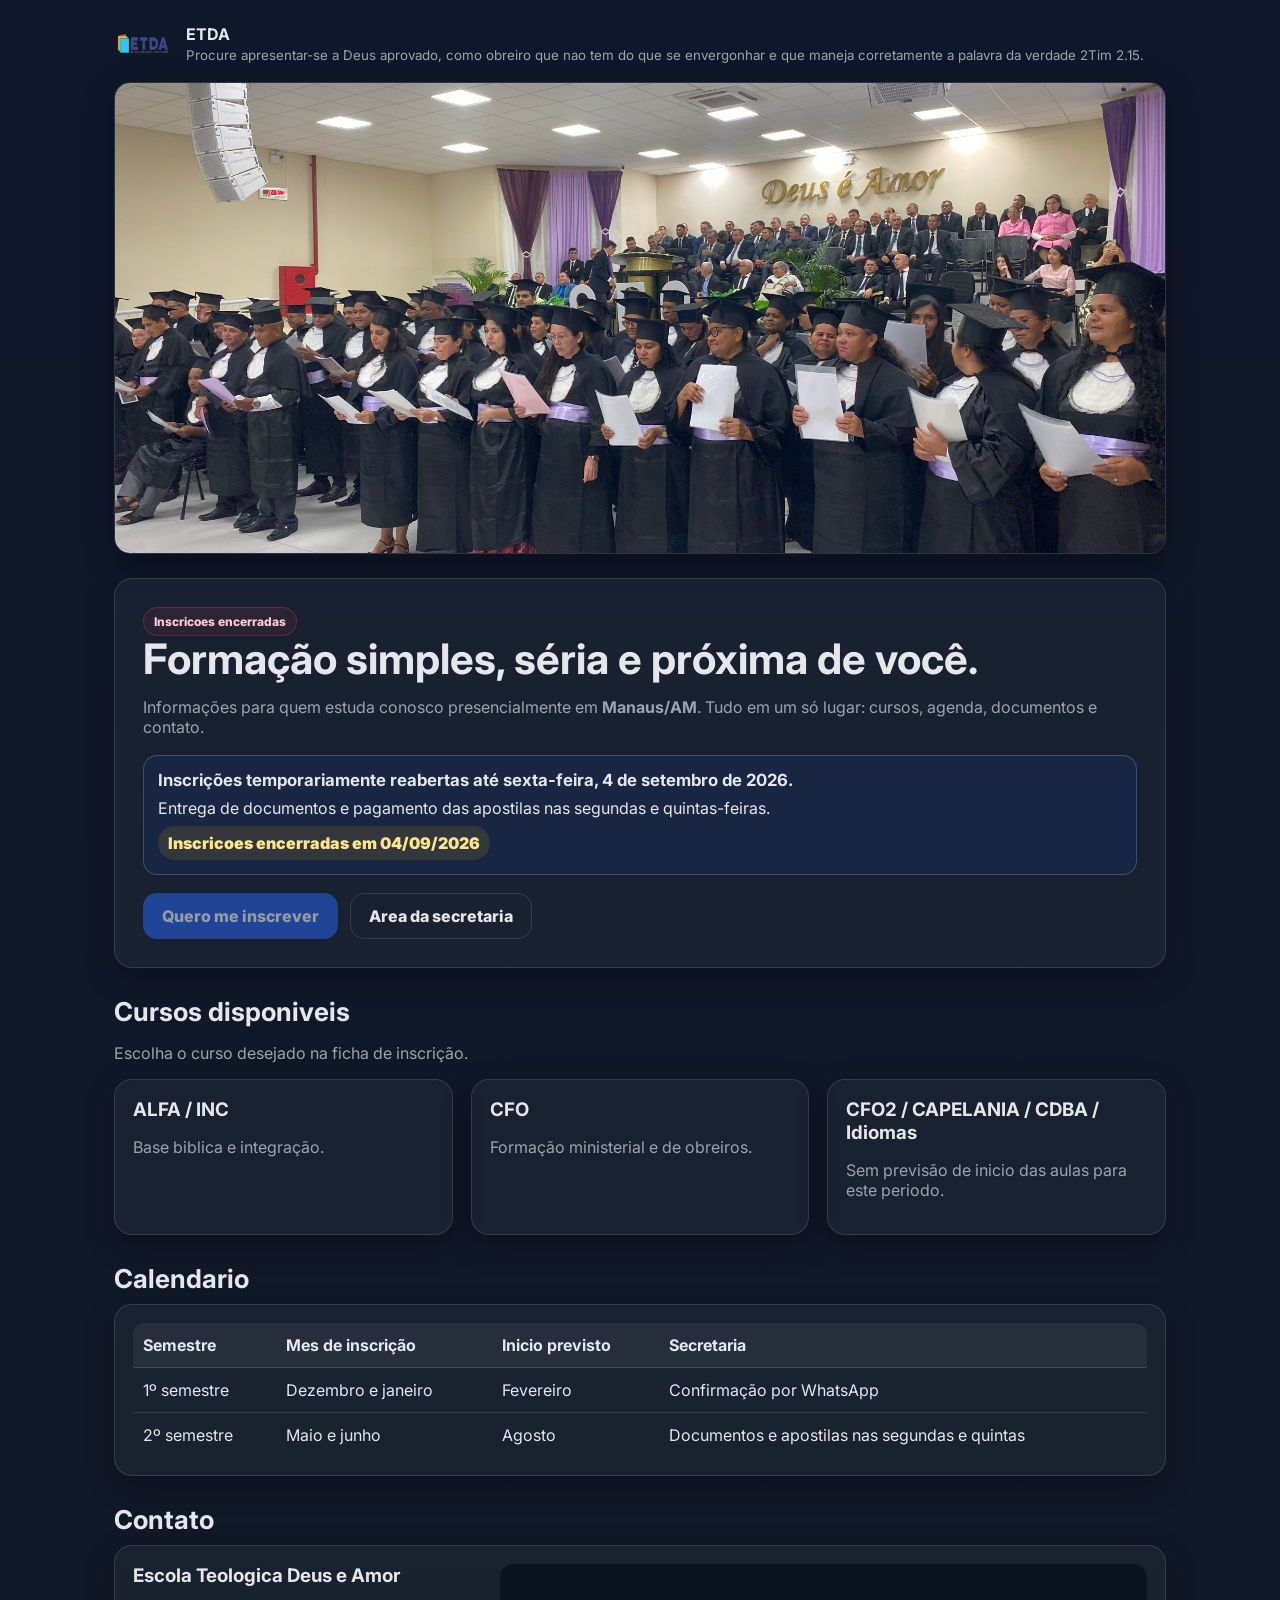
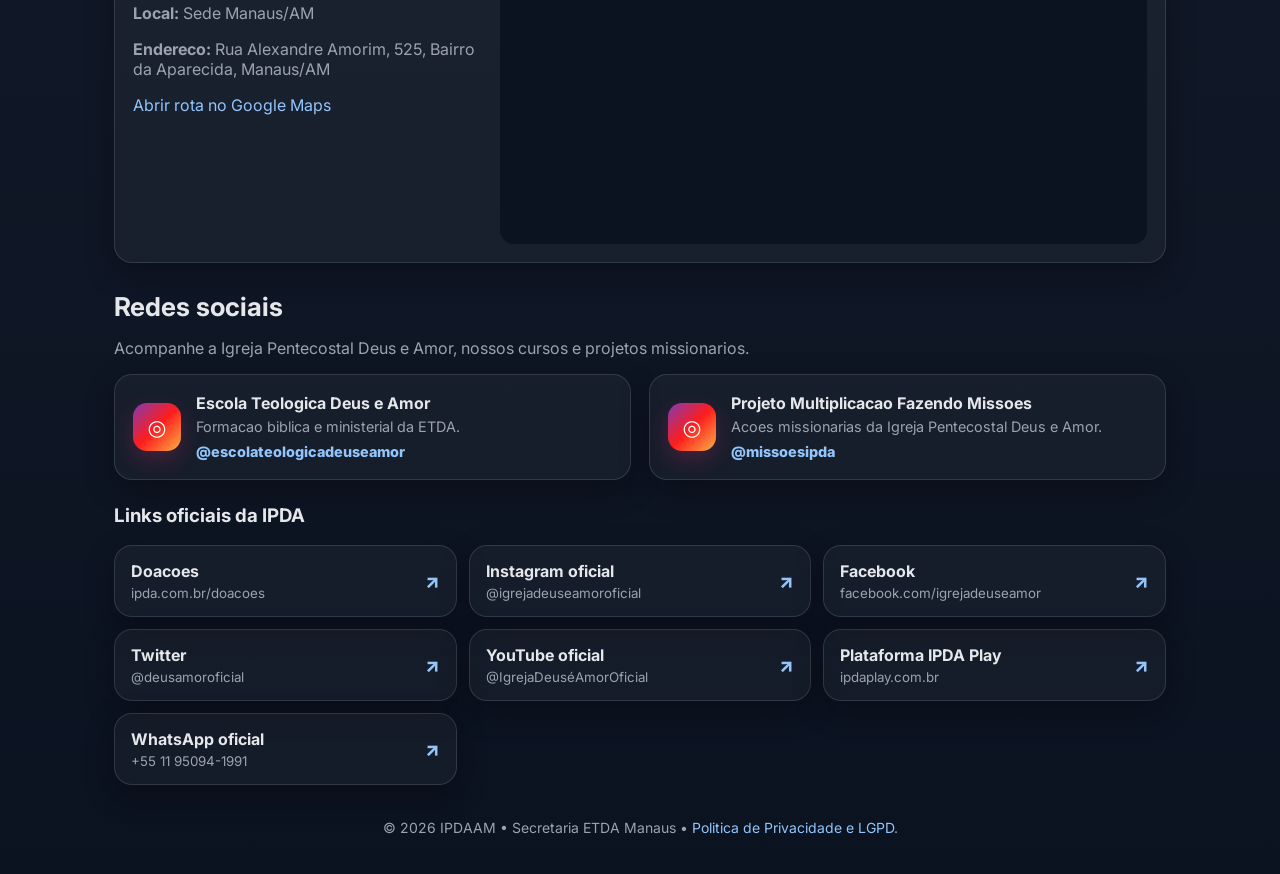
==== commit b86d7d56: "Reabre inscricoes ate 4 de setembro" ====
--- a/index.html
+++ b/index.html
@@ -40,7 +40,7 @@
         <h1>Formação simples, séria e próxima de você.</h1>
         <p>Informações para quem estuda conosco presencialmente em <strong>Manaus/AM</strong>. Tudo em um só lugar: cursos, agenda, documentos e contato.</p>
         <div class="registration-panel">
-          <strong>Inscrições de 01 a 30 de junho de 2026.</strong>
+          <strong>Inscrições temporariamente reabertas até sexta-feira, 4 de setembro de 2026.</strong>
           <span>Entrega de documentos e pagamento das apostilas nas segundas e quintas-feiras.</span>
           <span id="registrationCountdown" class="countdown"></span>
         </div>
@@ -115,8 +115,8 @@
     <p class="footer">&copy; <span id="year"></span> IPDAAM &bull; Secretaria ETDA Manaus &bull; <a href="privacidade.html">Politica de Privacidade e LGPD</a>.</p>
   </div>
   <script>
-const registrationStart = new Date("2026-06-01T00:00:00-04:00");
-const registrationEnd = new Date("2026-06-30T23:59:59-04:00");
+const registrationStart = new Date("2026-09-01T00:00:00-04:00");
+const registrationEnd = new Date("2026-09-04T23:59:59-04:00");
 const badge = document.querySelector("#registrationBadge");
 const countdown = document.querySelector("#registrationCountdown");
 const registrationLink = document.querySelector("#registrationLink");
@@ -138,7 +138,7 @@
   if (now > registrationEnd) {
     badge.textContent = "Inscricoes encerradas";
     badge.classList.add("closed");
-    countdown.textContent = "Inscricoes encerradas em 30/06/2026";
+    countdown.textContent = "Inscricoes encerradas em 04/09/2026";
     registrationLink.classList.add("is-disabled");
     registrationLink.setAttribute("aria-disabled", "true");
     return;
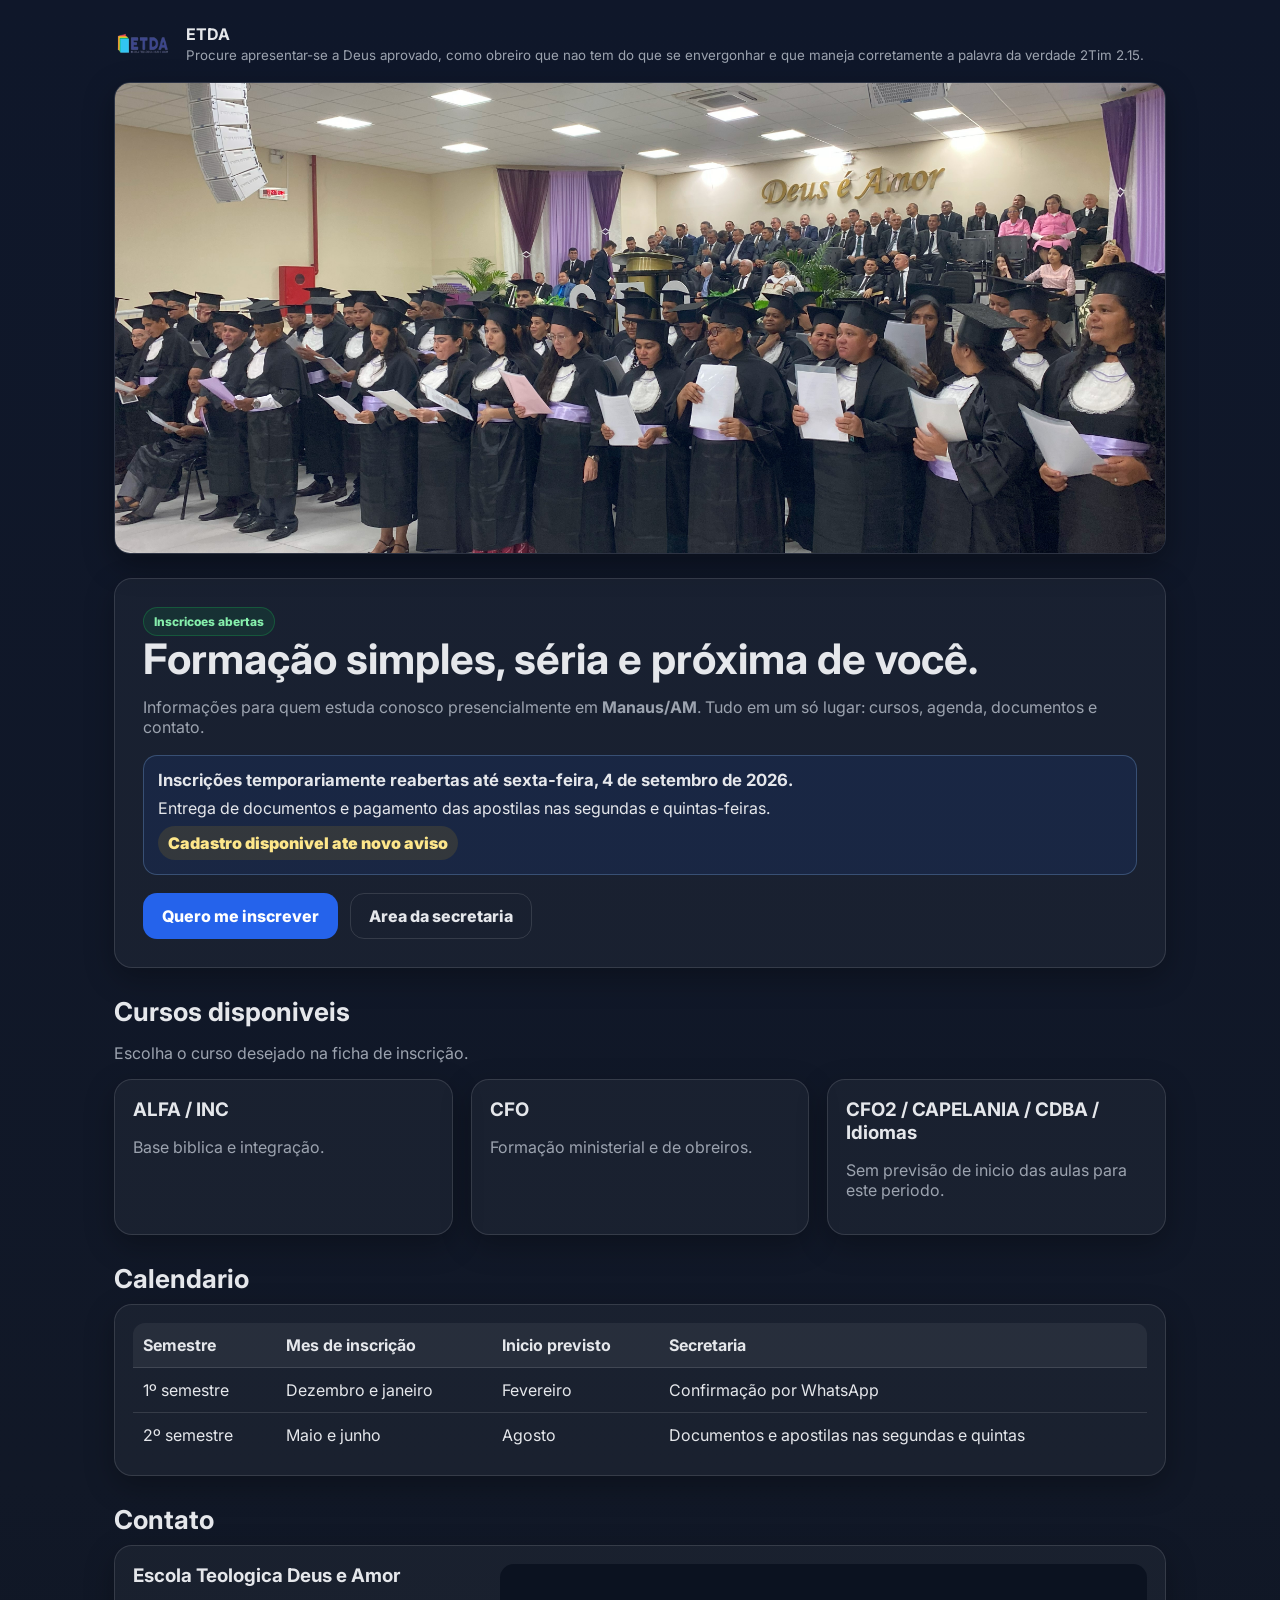
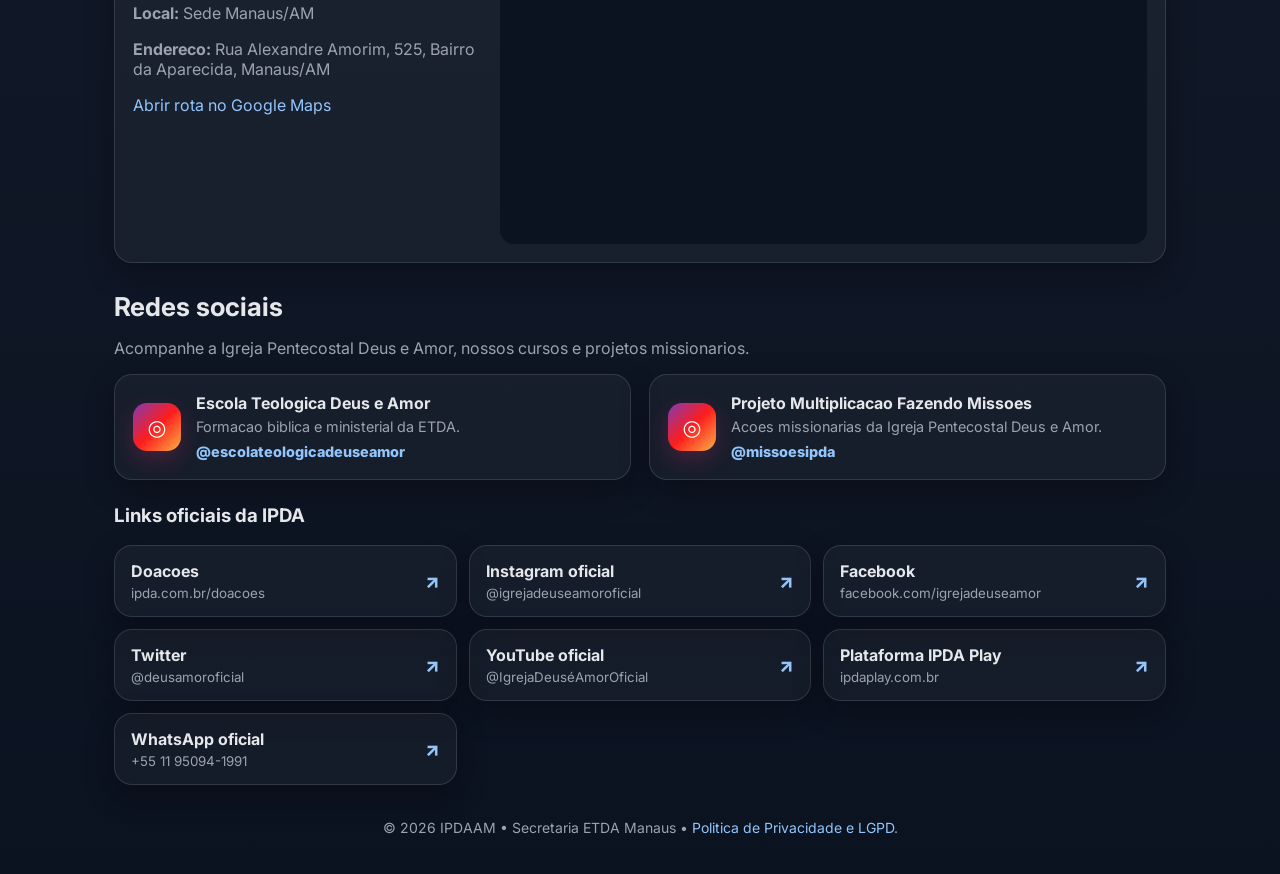
==== commit 07c6652a: "Reabre cadastro publico ate novo aviso" ====
--- a/index.html
+++ b/index.html
@@ -115,8 +115,8 @@
     <p class="footer">&copy; <span id="year"></span> IPDAAM &bull; Secretaria ETDA Manaus &bull; <a href="privacidade.html">Politica de Privacidade e LGPD</a>.</p>
   </div>
   <script>
-const registrationStart = new Date("2026-09-01T00:00:00-04:00");
-const registrationEnd = new Date("2026-09-04T23:59:59-04:00");
+const registrationStart = new Date("2026-09-28T00:00:00-04:00");
+const registrationEnd = null; // Aberto ate novo aviso.
 const badge = document.querySelector("#registrationBadge");
 const countdown = document.querySelector("#registrationCountdown");
 const registrationLink = document.querySelector("#registrationLink");
@@ -135,12 +135,17 @@
     registrationLink.setAttribute("aria-disabled", "true");
     return;
   }
-  if (now > registrationEnd) {
+  if (registrationEnd && now > registrationEnd) {
     badge.textContent = "Inscricoes encerradas";
     badge.classList.add("closed");
-    countdown.textContent = "Inscricoes encerradas em 04/09/2026";
+    countdown.textContent = "Inscricoes encerradas";
     registrationLink.classList.add("is-disabled");
     registrationLink.setAttribute("aria-disabled", "true");
+    return;
+  }
+  if (!registrationEnd) {
+    badge.textContent = "Inscricoes abertas";
+    countdown.textContent = "Cadastro disponivel ate novo aviso";
     return;
   }
   const days = fullDaysUntil(registrationEnd, now);
